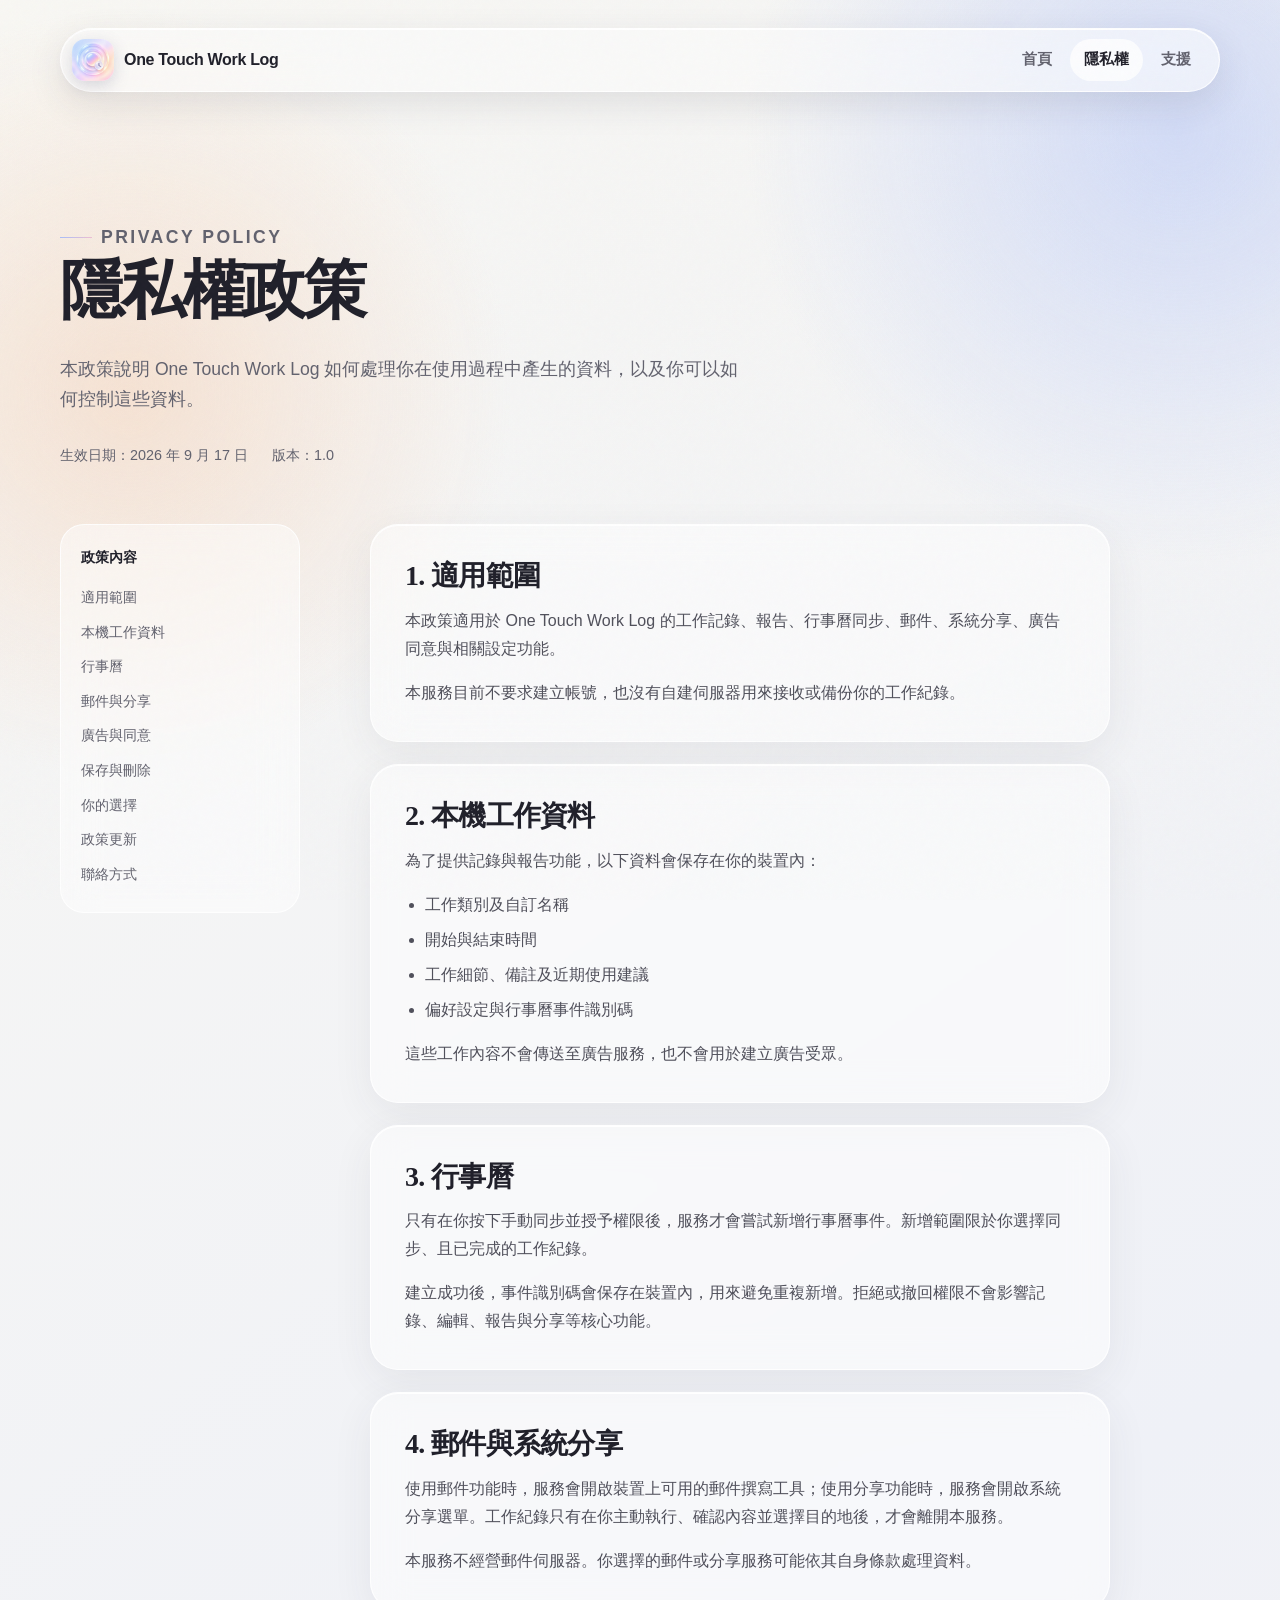
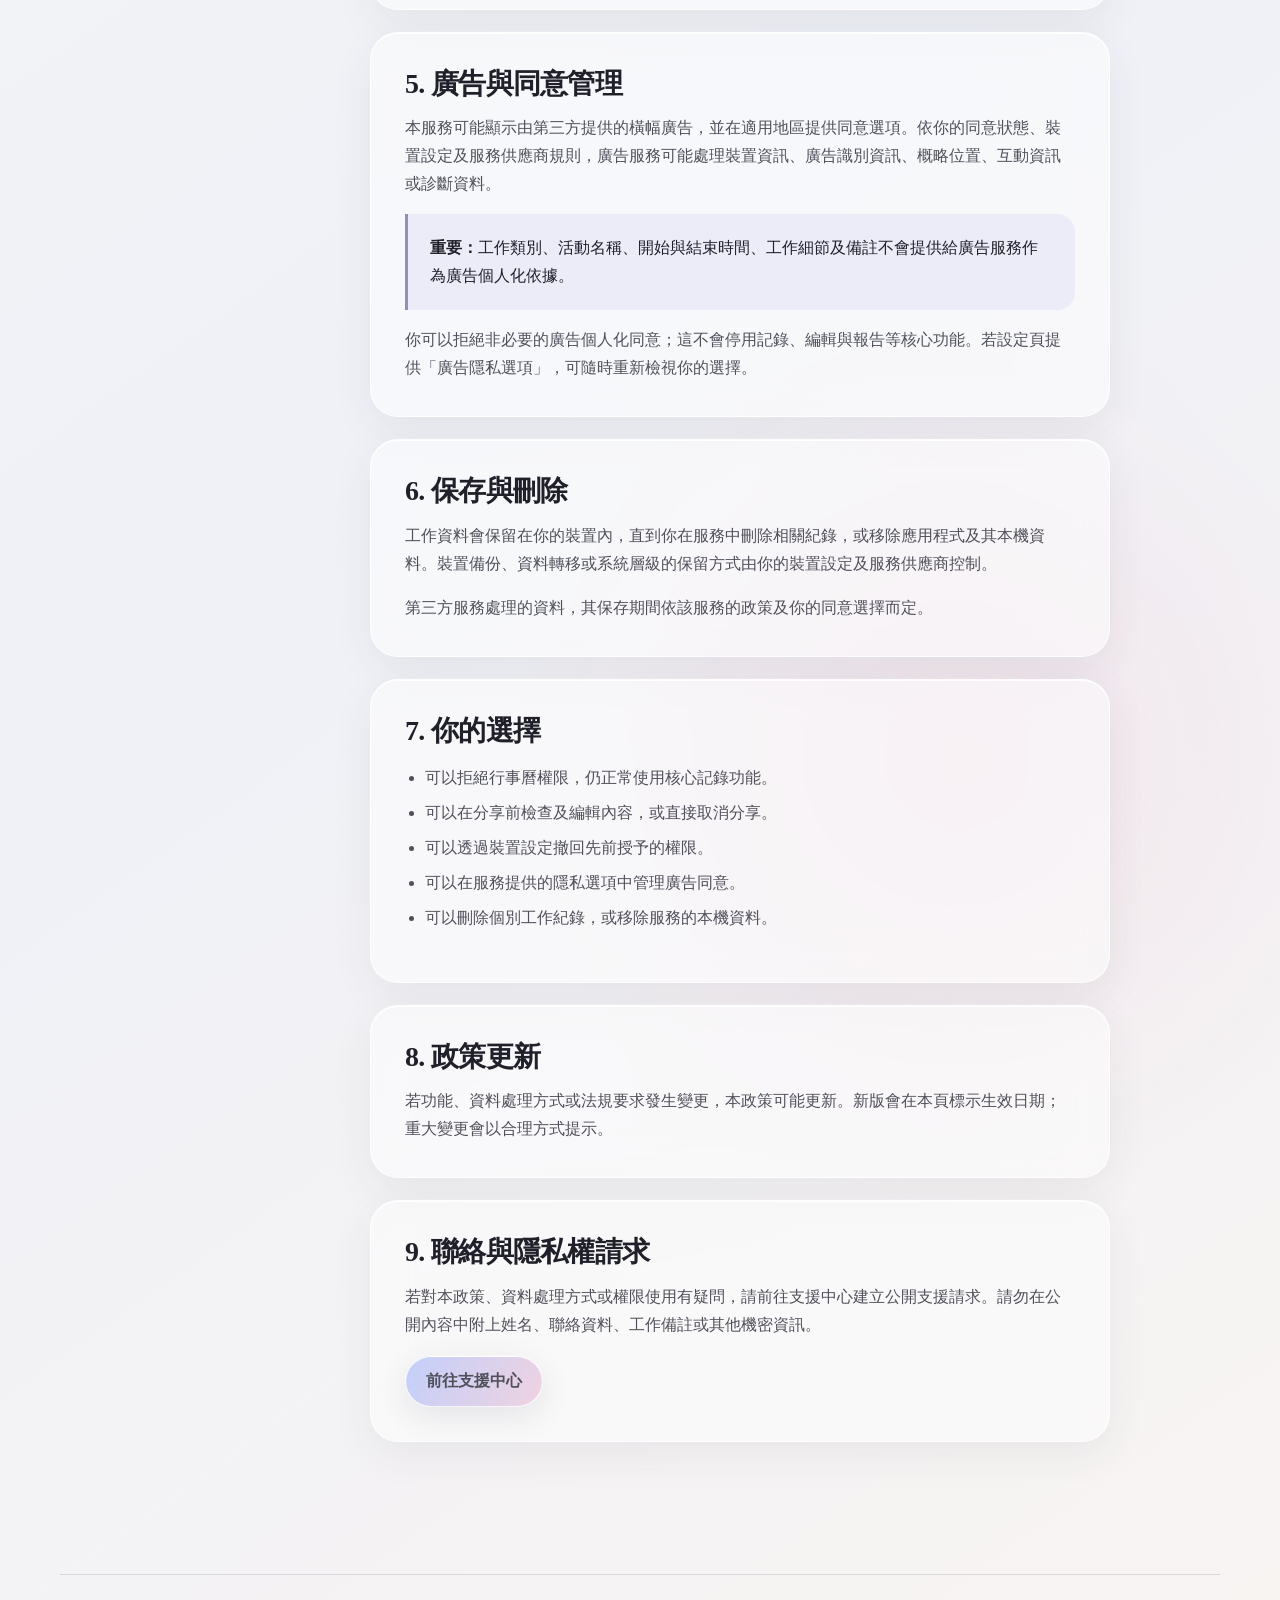
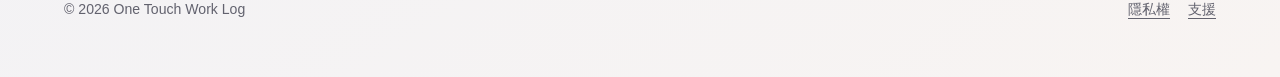
==== privacy/index.html @ d7296403 "Create privacy and support website" ====
<!doctype html>
<html lang="zh-Hant">
<head>
  <meta charset="utf-8">
  <meta name="viewport" content="width=device-width, initial-scale=1">
  <meta name="description" content="One Touch Work Log 隱私權政策，說明工作資料、行事曆、分享與廣告服務的處理方式。">
  <meta name="theme-color" content="#f7f5f0">
  <title>隱私權政策｜One Touch Work Log</title>
  <link rel="icon" href="../assets/logo.png">
  <link rel="stylesheet" href="../assets/styles.css">
</head>
<body>
  <a class="skip-link" href="#main">跳到主要內容</a>
  <header class="site-header shell">
    <nav class="nav" aria-label="主要導覽">
      <a class="brand" href="../"><img src="../assets/logo.png" alt=""><span>One Touch Work Log</span></a>
      <div class="nav-links"><a href="../">首頁</a><a href="./" aria-current="page">隱私權</a><a href="../support/">支援</a></div>
    </nav>
  </header>

  <main id="main" class="shell">
    <header class="page-hero">
      <p class="eyebrow">Privacy policy</p>
      <h1>隱私權政策</h1>
      <p>本政策說明 One Touch Work Log 如何處理你在使用過程中產生的資料，以及你可以如何控制這些資料。</p>
      <div class="meta-row"><span>生效日期：2026 年 9 月 17 日</span><span>版本：1.0</span></div>
    </header>

    <div class="content-layout">
      <aside class="toc" aria-label="頁面目錄">
        <strong>政策內容</strong>
        <a href="#scope">適用範圍</a>
        <a href="#local-data">本機工作資料</a>
        <a href="#calendar">行事曆</a>
        <a href="#sharing">郵件與分享</a>
        <a href="#ads">廣告與同意</a>
        <a href="#retention">保存與刪除</a>
        <a href="#choices">你的選擇</a>
        <a href="#updates">政策更新</a>
        <a href="#contact">聯絡方式</a>
      </aside>

      <article class="prose">
        <section id="scope">
          <h2>1. 適用範圍</h2>
          <p>本政策適用於 One Touch Work Log 的工作記錄、報告、行事曆同步、郵件、系統分享、廣告同意與相關設定功能。</p>
          <p>本服務目前不要求建立帳號，也沒有自建伺服器用來接收或備份你的工作紀錄。</p>
        </section>

        <section id="local-data">
          <h2>2. 本機工作資料</h2>
          <p>為了提供記錄與報告功能，以下資料會保存在你的裝置內：</p>
          <ul>
            <li>工作類別及自訂名稱</li>
            <li>開始與結束時間</li>
            <li>工作細節、備註及近期使用建議</li>
            <li>偏好設定與行事曆事件識別碼</li>
          </ul>
          <p>這些工作內容不會傳送至廣告服務，也不會用於建立廣告受眾。</p>
        </section>

        <section id="calendar">
          <h2>3. 行事曆</h2>
          <p>只有在你按下手動同步並授予權限後，服務才會嘗試新增行事曆事件。新增範圍限於你選擇同步、且已完成的工作紀錄。</p>
          <p>建立成功後，事件識別碼會保存在裝置內，用來避免重複新增。拒絕或撤回權限不會影響記錄、編輯、報告與分享等核心功能。</p>
        </section>

        <section id="sharing">
          <h2>4. 郵件與系統分享</h2>
          <p>使用郵件功能時，服務會開啟裝置上可用的郵件撰寫工具；使用分享功能時，服務會開啟系統分享選單。工作紀錄只有在你主動執行、確認內容並選擇目的地後，才會離開本服務。</p>
          <p>本服務不經營郵件伺服器。你選擇的郵件或分享服務可能依其自身條款處理資料。</p>
        </section>

        <section id="ads">
          <h2>5. 廣告與同意管理</h2>
          <p>本服務可能顯示由第三方提供的橫幅廣告，並在適用地區提供同意選項。依你的同意狀態、裝置設定及服務供應商規則，廣告服務可能處理裝置資訊、廣告識別資訊、概略位置、互動資訊或診斷資料。</p>
          <div class="notice"><strong>重要：</strong>工作類別、活動名稱、開始與結束時間、工作細節及備註不會提供給廣告服務作為廣告個人化依據。</div>
          <p>你可以拒絕非必要的廣告個人化同意；這不會停用記錄、編輯與報告等核心功能。若設定頁提供「廣告隱私選項」，可隨時重新檢視你的選擇。</p>
        </section>

        <section id="retention">
          <h2>6. 保存與刪除</h2>
          <p>工作資料會保留在你的裝置內，直到你在服務中刪除相關紀錄，或移除應用程式及其本機資料。裝置備份、資料轉移或系統層級的保留方式由你的裝置設定及服務供應商控制。</p>
          <p>第三方服務處理的資料，其保存期間依該服務的政策及你的同意選擇而定。</p>
        </section>

        <section id="choices">
          <h2>7. 你的選擇</h2>
          <ul>
            <li>可以拒絕行事曆權限，仍正常使用核心記錄功能。</li>
            <li>可以在分享前檢查及編輯內容，或直接取消分享。</li>
            <li>可以透過裝置設定撤回先前授予的權限。</li>
            <li>可以在服務提供的隱私選項中管理廣告同意。</li>
            <li>可以刪除個別工作紀錄，或移除服務的本機資料。</li>
          </ul>
        </section>

        <section id="updates">
          <h2>8. 政策更新</h2>
          <p>若功能、資料處理方式或法規要求發生變更，本政策可能更新。新版會在本頁標示生效日期；重大變更會以合理方式提示。</p>
        </section>

        <section id="contact">
          <h2>9. 聯絡與隱私權請求</h2>
          <p>若對本政策、資料處理方式或權限使用有疑問，請前往支援中心建立公開支援請求。請勿在公開內容中附上姓名、聯絡資料、工作備註或其他機密資訊。</p>
          <p><a class="button primary" href="../support/">前往支援中心</a></p>
        </section>
      </article>
    </div>
  </main>

  <footer class="site-footer shell"><div class="footer-inner"><span>© <span data-year></span> One Touch Work Log</span><div class="footer-links"><a href="./">隱私權</a><a href="../support/">支援</a></div></div></footer>
  <script src="../assets/site.js"></script>
</body>
</html>
---- assets/styles.css ----
:root {
  --ink: #20202a;
  --muted: #62626e;
  --paper: #f7f5f0;
  --glass: rgba(255, 255, 255, 0.58);
  --line: rgba(255, 255, 255, 0.82);
  --shadow: 0 24px 70px rgba(54, 52, 68, 0.14), 0 4px 16px rgba(54, 52, 68, 0.08);
  --blue: #a9bdf8;
  --lilac: #c9b5ee;
  --blush: #edbed2;
  --peach: #f4c9aa;
  --mint: #b9dbd2;
  --radius: 30px;
  --serif: "Iowan Old Style", "Palatino Linotype", "Noto Serif TC", serif;
  --sans: "Avenir Next", "PingFang TC", "Noto Sans TC", sans-serif;
}

* { box-sizing: border-box; }

html {
  scroll-behavior: smooth;
  background: var(--paper);
}

body {
  margin: 0;
  color: var(--ink);
  font-family: var(--sans);
  line-height: 1.75;
  background:
    radial-gradient(circle at 10% 12%, rgba(244, 201, 170, .44), transparent 24rem),
    radial-gradient(circle at 92% 4%, rgba(169, 189, 248, .45), transparent 27rem),
    radial-gradient(circle at 75% 72%, rgba(237, 190, 210, .25), transparent 28rem),
    linear-gradient(145deg, #f8f7f3, #eff1f7 54%, #f8f4f2);
  min-height: 100vh;
}

body::before {
  content: "";
  position: fixed;
  inset: 0;
  pointer-events: none;
  opacity: .28;
  background-image: url("data:image/svg+xml,%3Csvg viewBox='0 0 180 180' xmlns='http://www.w3.org/2000/svg'%3E%3Cfilter id='n'%3E%3CfeTurbulence type='fractalNoise' baseFrequency='.9' numOctaves='3' stitchTiles='stitch'/%3E%3C/filter%3E%3Crect width='100%25' height='100%25' filter='url(%23n)' opacity='.08'/%3E%3C/svg%3E");
  z-index: 20;
}

a { color: inherit; }

.skip-link {
  position: fixed;
  left: 18px;
  top: -60px;
  z-index: 99;
  padding: 10px 16px;
  border-radius: 999px;
  background: var(--ink);
  color: white;
  text-decoration: none;
  transition: top .2s ease;
}

.skip-link:focus { top: 18px; }

.shell {
  width: min(1160px, calc(100% - 36px));
  margin: 0 auto;
}

.site-header {
  position: sticky;
  top: 14px;
  z-index: 10;
  padding-top: 14px;
}

.nav {
  display: flex;
  align-items: center;
  justify-content: space-between;
  gap: 24px;
  padding: 10px 14px 10px 11px;
  border: 1px solid var(--line);
  border-radius: 999px;
  background: rgba(250, 250, 250, .66);
  box-shadow: 0 12px 36px rgba(50, 50, 64, .11), inset 0 1px 0 white;
  backdrop-filter: blur(20px) saturate(145%);
}

.brand {
  display: inline-flex;
  align-items: center;
  gap: 10px;
  font-weight: 720;
  letter-spacing: -.02em;
  text-decoration: none;
  white-space: nowrap;
}

.brand img {
  width: 42px;
  height: 42px;
  border-radius: 13px;
  box-shadow: 0 5px 16px rgba(92, 93, 128, .22);
}

.nav-links {
  display: flex;
  align-items: center;
  gap: 4px;
}

.nav-links a {
  padding: 8px 14px;
  border-radius: 999px;
  color: var(--muted);
  font-size: .92rem;
  font-weight: 650;
  text-decoration: none;
}

.nav-links a:hover,
.nav-links a:focus-visible,
.nav-links a[aria-current="page"] {
  color: var(--ink);
  background: rgba(255, 255, 255, .78);
  outline: none;
}

.hero {
  display: grid;
  grid-template-columns: 1.15fr .85fr;
  align-items: center;
  gap: 70px;
  min-height: 680px;
  padding: 100px 0 72px;
}

.eyebrow {
  display: inline-flex;
  align-items: center;
  gap: 9px;
  margin: 0 0 18px;
  color: #575266;
  font-size: .8rem;
  font-weight: 750;
  letter-spacing: .14em;
  text-transform: uppercase;
}

.eyebrow::before {
  content: "";
  width: 32px;
  height: 1px;
  background: linear-gradient(90deg, var(--blue), var(--blush));
}

h1, h2, h3 { line-height: 1.2; }

h1 {
  margin: 0;
  font-family: var(--serif);
  font-size: clamp(3.4rem, 7.2vw, 6.8rem);
  font-weight: 600;
  letter-spacing: -.065em;
}

.hero-copy {
  max-width: 630px;
  margin: 28px 0 0;
  color: var(--muted);
  font-size: clamp(1rem, 2vw, 1.2rem);
}

.hero-actions {
  display: flex;
  flex-wrap: wrap;
  gap: 12px;
  margin-top: 34px;
}

.button {
  display: inline-flex;
  align-items: center;
  justify-content: center;
  min-height: 48px;
  padding: 11px 20px;
  border: 1px solid rgba(255, 255, 255, .8);
  border-radius: 999px;
  background: rgba(255, 255, 255, .72);
  box-shadow: 0 10px 30px rgba(58, 55, 75, .11), inset 0 1px 0 white;
  font-weight: 720;
  text-decoration: none;
  transition: transform .2s ease, box-shadow .2s ease;
}

.button.primary {
  background: linear-gradient(120deg, rgba(172, 191, 248, .72), rgba(235, 190, 213, .66));
}

.button:hover,
.button:focus-visible {
  transform: translateY(-2px);
  box-shadow: 0 14px 34px rgba(58, 55, 75, .16), inset 0 1px 0 white;
  outline: 2px solid rgba(104, 105, 142, .36);
  outline-offset: 3px;
}

.logo-stage {
  position: relative;
  display: grid;
  place-items: center;
  min-height: 430px;
}

.logo-stage::before,
.logo-stage::after {
  content: "";
  position: absolute;
  border: 1px solid rgba(255, 255, 255, .75);
  border-radius: 50%;
  background: rgba(255, 255, 255, .18);
  backdrop-filter: blur(8px);
}

.logo-stage::before { width: 390px; height: 390px; }
.logo-stage::after { width: 300px; height: 300px; }

.app-logo {
  position: relative;
  z-index: 2;
  width: min(300px, 72vw);
  aspect-ratio: 1;
  border-radius: 30%;
  box-shadow: 0 38px 80px rgba(76, 75, 96, .24), 0 6px 20px rgba(76, 75, 96, .16);
  animation: float 6s ease-in-out infinite;
}

@keyframes float {
  0%, 100% { transform: translateY(0) rotate(-1deg); }
  50% { transform: translateY(-12px) rotate(1deg); }
}

.section { padding: 94px 0; }

.section-heading {
  display: grid;
  grid-template-columns: .7fr 1.3fr;
  gap: 50px;
  align-items: end;
  margin-bottom: 38px;
}

.section-heading h2,
.page-hero h1 {
  margin: 0;
  font-family: var(--serif);
  font-size: clamp(2.5rem, 5vw, 4.6rem);
  font-weight: 600;
  letter-spacing: -.05em;
}

.section-heading p { margin: 0; color: var(--muted); }

.card-grid {
  display: grid;
  grid-template-columns: repeat(3, 1fr);
  gap: 18px;
}

.glass-card {
  position: relative;
  overflow: hidden;
  min-height: 270px;
  padding: 30px;
  border: 1px solid var(--line);
  border-radius: var(--radius);
  background: var(--glass);
  box-shadow: var(--shadow), inset 0 1px 0 white;
  backdrop-filter: blur(22px) saturate(130%);
}

.glass-card::after {
  content: "";
  position: absolute;
  top: -60px;
  right: -40px;
  width: 150px;
  height: 150px;
  border-radius: 50%;
  background: var(--glow, rgba(169, 189, 248, .4));
  filter: blur(28px);
}

.glass-card:nth-child(2) { --glow: rgba(185, 219, 210, .52); }
.glass-card:nth-child(3) { --glow: rgba(244, 201, 170, .48); }

.card-number {
  display: grid;
  place-items: center;
  width: 42px;
  height: 42px;
  margin-bottom: 54px;
  border: 1px solid rgba(255, 255, 255, .92);
  border-radius: 14px;
  background: rgba(255, 255, 255, .55);
  color: #62647d;
  font-family: var(--serif);
  font-weight: 700;
}

.glass-card h3 { margin: 0 0 10px; font-size: 1.24rem; }
.glass-card p { margin: 0; color: var(--muted); }

.callout {
  display: grid;
  grid-template-columns: 1fr auto;
  gap: 30px;
  align-items: center;
  margin: 24px 0 0;
  padding: 40px;
  border: 1px solid var(--line);
  border-radius: var(--radius);
  background: linear-gradient(120deg, rgba(255, 255, 255, .66), rgba(221, 224, 246, .62), rgba(247, 220, 208, .6));
  box-shadow: var(--shadow), inset 0 1px 0 white;
}

.callout h2 { margin: 0 0 8px; font-family: var(--serif); font-size: clamp(2rem, 4vw, 3.4rem); letter-spacing: -.045em; }
.callout p { margin: 0; color: var(--muted); }

.page-hero {
  padding: 120px 0 56px;
  max-width: 850px;
}

.page-hero p {
  max-width: 680px;
  margin: 24px 0 0;
  color: var(--muted);
  font-size: 1.1rem;
}

.meta-row {
  display: flex;
  flex-wrap: wrap;
  gap: 10px 24px;
  margin-top: 28px;
  color: var(--muted);
  font-size: .9rem;
}

.content-layout {
  display: grid;
  grid-template-columns: 240px minmax(0, 740px);
  gap: 70px;
  align-items: start;
  padding-bottom: 110px;
}

.toc {
  position: sticky;
  top: 100px;
  padding: 20px;
  border: 1px solid var(--line);
  border-radius: 24px;
  background: rgba(255, 255, 255, .48);
  backdrop-filter: blur(18px);
}

.toc strong { display: block; margin: 0 0 10px; font-size: .88rem; }
.toc a { display: block; padding: 5px 0; color: var(--muted); font-size: .88rem; text-decoration: none; }
.toc a:hover, .toc a:focus-visible { color: var(--ink); text-decoration: underline; text-underline-offset: 4px; }

.prose section {
  scroll-margin-top: 110px;
  margin-bottom: 22px;
  padding: 34px;
  border: 1px solid rgba(255, 255, 255, .78);
  border-radius: 28px;
  background: rgba(255, 255, 255, .48);
  box-shadow: 0 12px 42px rgba(57, 55, 70, .07), inset 0 1px 0 white;
  backdrop-filter: blur(18px);
}

.prose h2 { margin: 0 0 14px; font-family: var(--serif); font-size: 1.75rem; letter-spacing: -.025em; }
.prose h3 { margin: 24px 0 8px; font-size: 1.05rem; }
.prose p, .prose li { color: #50505b; }
.prose p:first-of-type { margin-top: 0; }
.prose p:last-child { margin-bottom: 0; }
.prose ul { padding-left: 1.25rem; }
.prose li + li { margin-top: 7px; }

.notice {
  padding: 20px 22px;
  border-left: 3px solid #8f91ba;
  border-radius: 0 18px 18px 0;
  background: rgba(225, 225, 245, .52);
}

.faq details {
  border-top: 1px solid rgba(74, 72, 84, .13);
  padding: 18px 0;
}

.faq details:first-of-type { border-top: 0; }
.faq summary { cursor: pointer; font-weight: 720; }
.faq summary::marker { color: #8a89a7; }
.faq details p { margin: 10px 0 0; }

.site-footer { padding: 0 0 34px; }

.footer-inner {
  display: flex;
  justify-content: space-between;
  gap: 30px;
  align-items: center;
  padding: 22px 4px;
  border-top: 1px solid rgba(57, 55, 70, .14);
  color: var(--muted);
  font-size: .88rem;
}

.footer-links { display: flex; gap: 18px; }
.footer-links a { text-underline-offset: 4px; }

.error-page {
  display: grid;
  place-items: center;
  min-height: 100vh;
  padding: 30px;
  text-align: center;
}

.error-card { max-width: 650px; }
.error-code { margin: 0; font-family: var(--serif); font-size: clamp(6rem, 25vw, 13rem); line-height: .8; color: rgba(76, 75, 96, .17); }
.error-card h1 { margin: -18px 0 14px; font-size: clamp(2.2rem, 5vw, 4rem); }

@media (max-width: 860px) {
  .hero { grid-template-columns: 1fr; gap: 20px; min-height: auto; padding-top: 90px; }
  .logo-stage { order: -1; min-height: 330px; }
  .logo-stage::before { width: 310px; height: 310px; }
  .logo-stage::after { width: 240px; height: 240px; }
  .app-logo { width: 230px; }
  .section-heading { grid-template-columns: 1fr; gap: 14px; }
  .card-grid { grid-template-columns: 1fr; }
  .glass-card { min-height: 230px; }
  .card-number { margin-bottom: 34px; }
  .content-layout { grid-template-columns: 1fr; gap: 24px; }
  .toc { position: static; }
}

@media (max-width: 620px) {
  .shell { width: min(calc(100% - 24px), 1160px); }
  .site-header { top: 8px; padding-top: 8px; }
  .nav { gap: 4px; align-items: center; border-radius: 26px; }
  .brand span { display: none; }
  .brand img { width: 38px; height: 38px; }
  .nav-links { min-width: 0; flex: 1; justify-content: flex-end; gap: 0; }
  .nav-links a { padding: 8px 7px; font-size: .78rem; }
  h1 { font-size: clamp(3.2rem, 17vw, 5rem); }
  .hero { padding-top: 62px; }
  .hero-actions, .button { width: 100%; }
  .section { padding: 70px 0; }
  .callout { grid-template-columns: 1fr; padding: 28px; }
  .page-hero { padding-top: 86px; }
  .prose section { padding: 26px 22px; }
  .footer-inner { align-items: flex-start; flex-direction: column; }
}

@media (prefers-reduced-motion: reduce) {
  html { scroll-behavior: auto; }
  *, *::before, *::after { animation-duration: .01ms !important; animation-iteration-count: 1 !important; transition-duration: .01ms !important; }
}
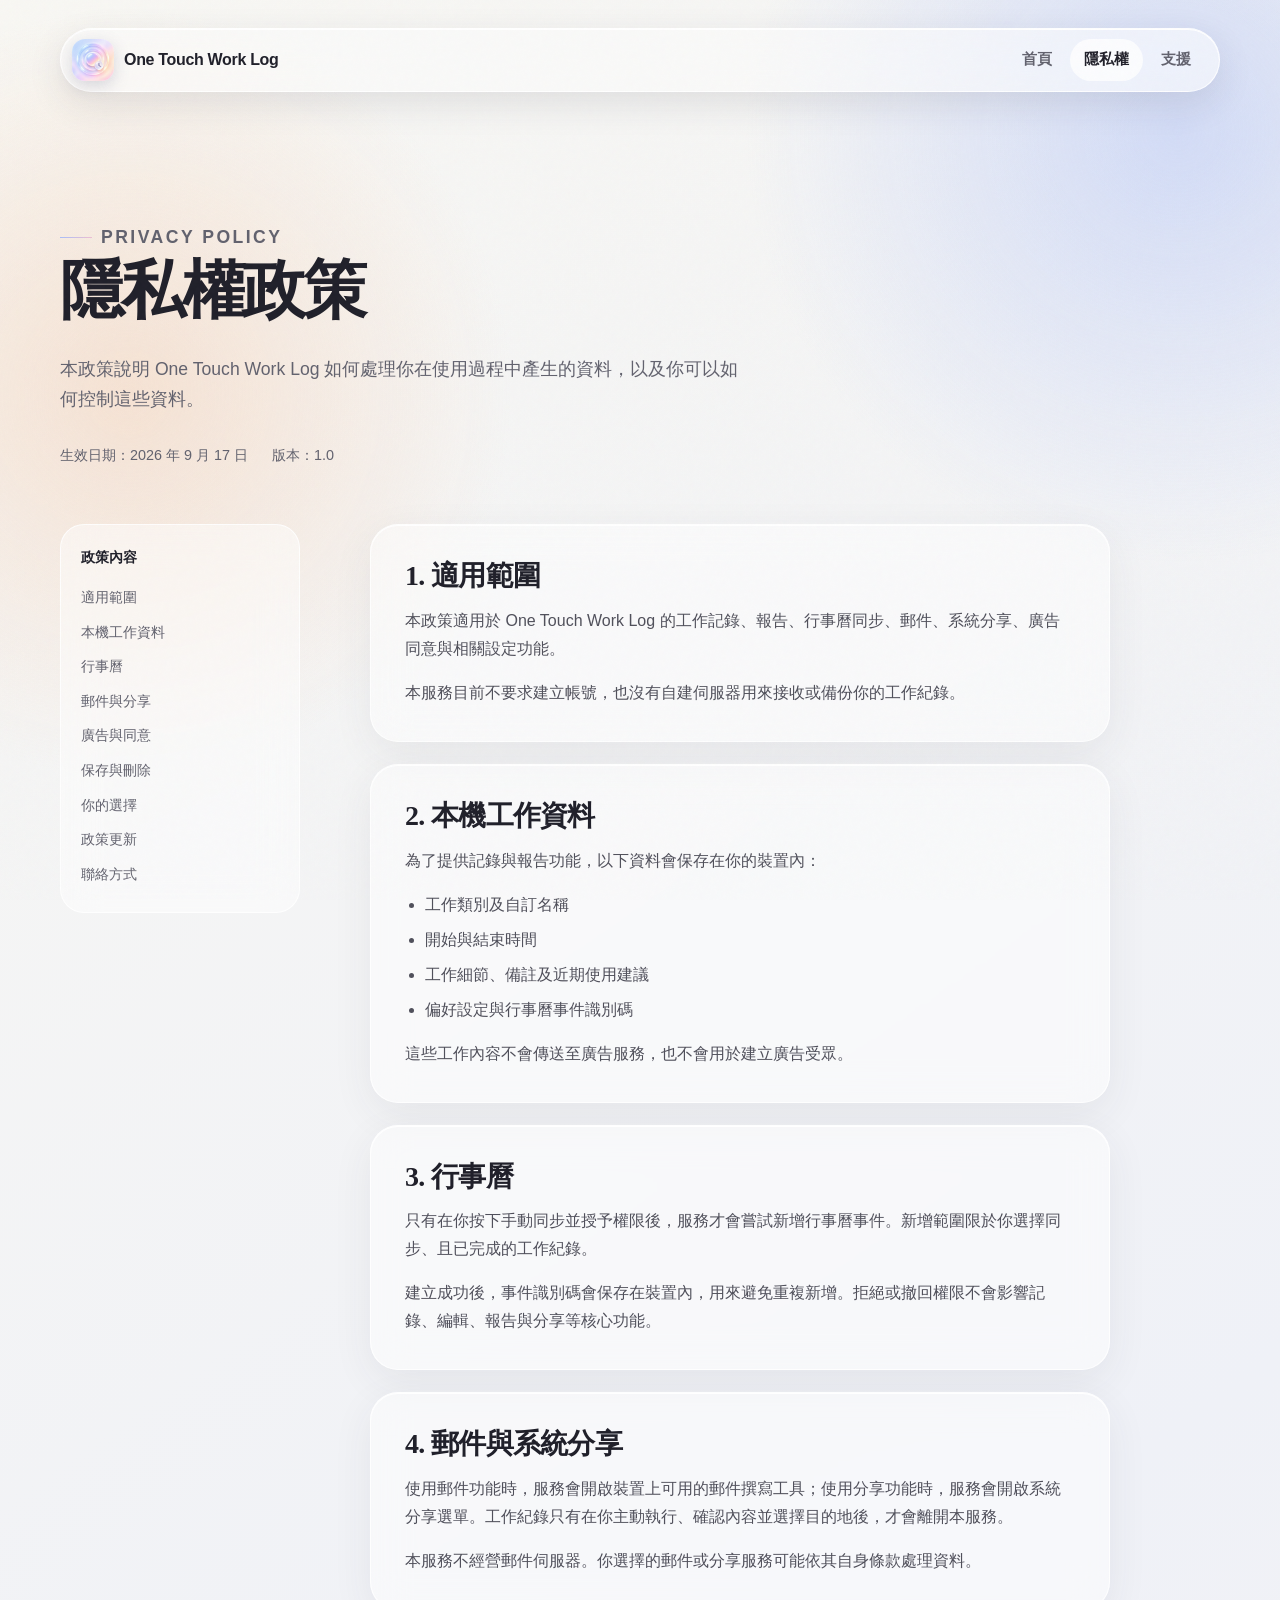
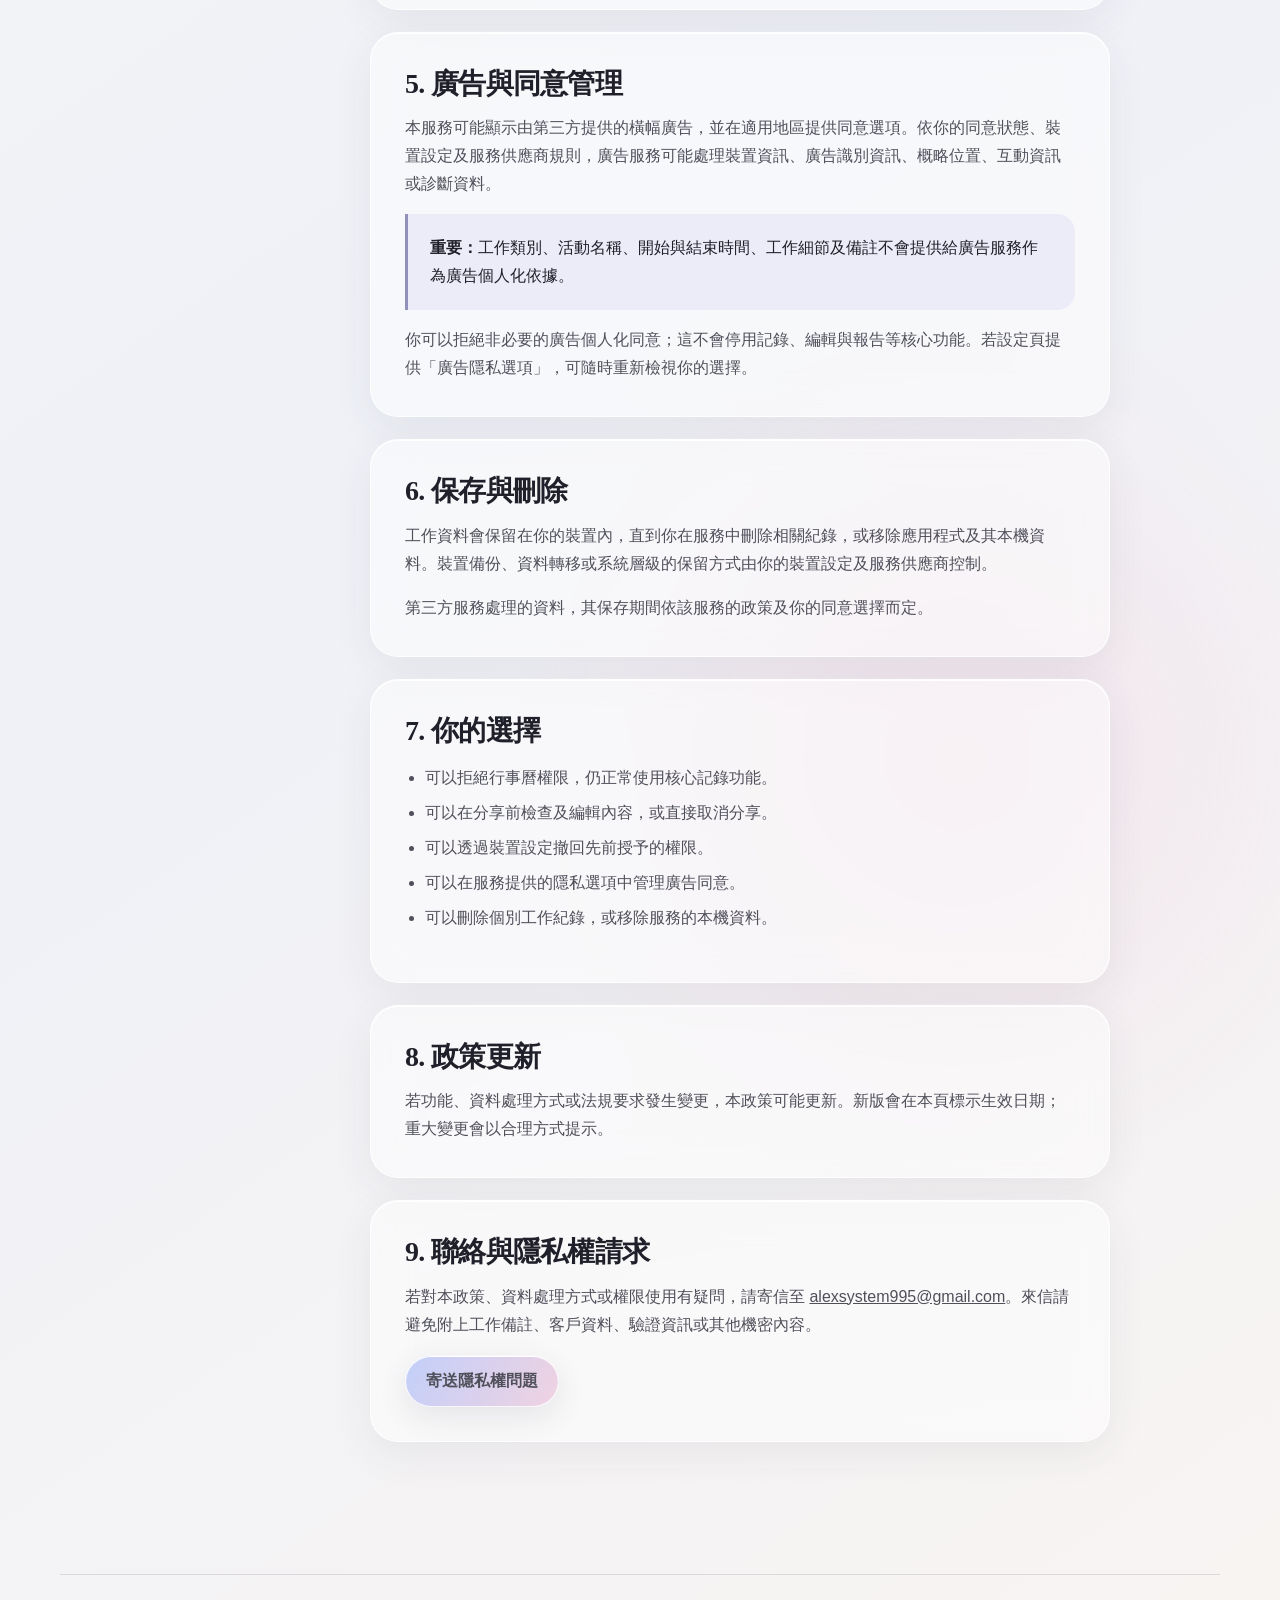
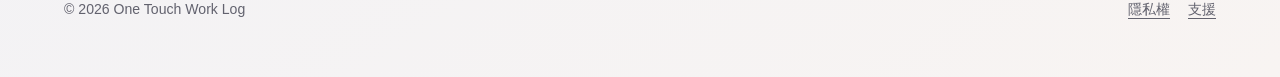
==== commit 89f591cb: "Replace public support issues with email contact" ====
--- a/privacy/index.html
+++ b/privacy/index.html
@@ -102,8 +102,8 @@
 
         <section id="contact">
           <h2>9. 聯絡與隱私權請求</h2>
-          <p>若對本政策、資料處理方式或權限使用有疑問，請前往支援中心建立公開支援請求。請勿在公開內容中附上姓名、聯絡資料、工作備註或其他機密資訊。</p>
-          <p><a class="button primary" href="../support/">前往支援中心</a></p>
+          <p>若對本政策、資料處理方式或權限使用有疑問，請寄信至 <a href="mailto:alexsystem995@gmail.com">alexsystem995@gmail.com</a>。來信請避免附上工作備註、客戶資料、驗證資訊或其他機密內容。</p>
+          <p><a class="button primary" href="mailto:alexsystem995@gmail.com?subject=One%20Touch%20Work%20Log%20%E9%9A%B1%E7%A7%81%E6%AC%8A%E5%95%8F%E9%A1%8C">寄送隱私權問題</a></p>
         </section>
       </article>
     </div>
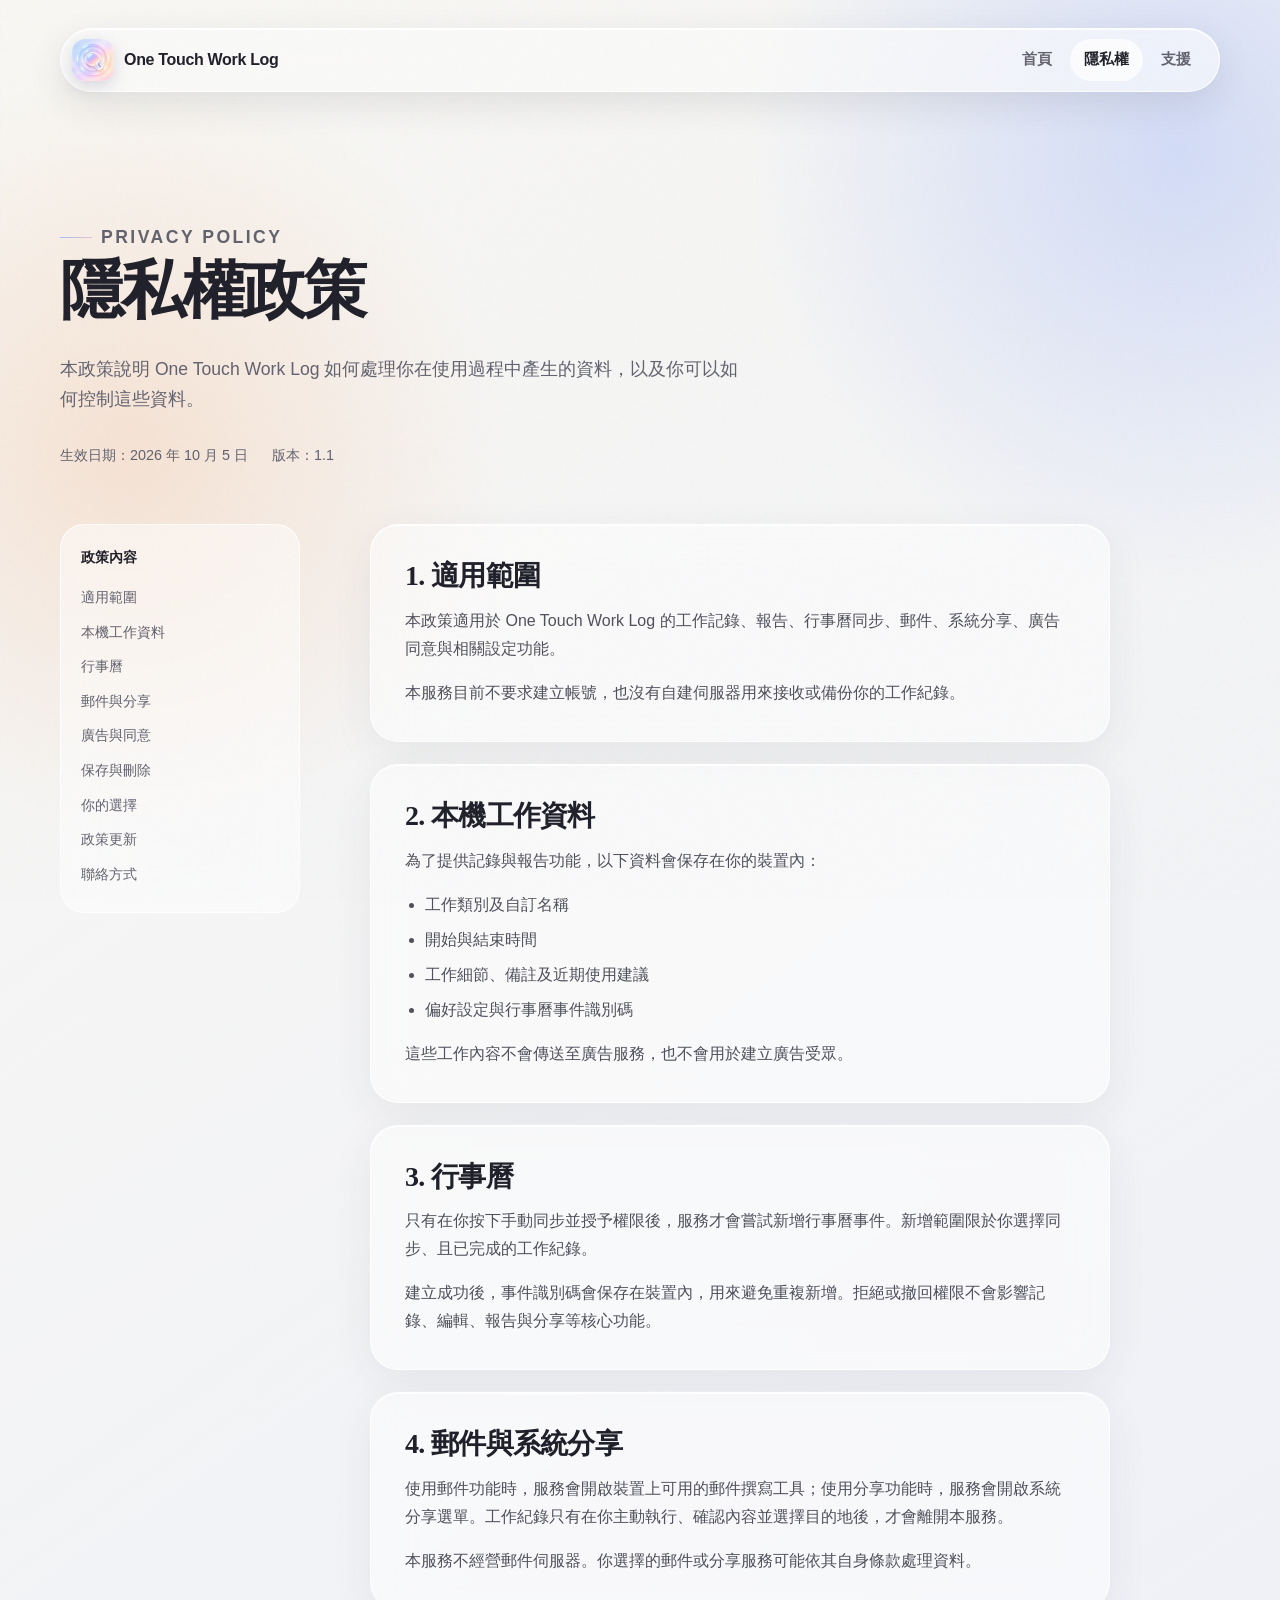
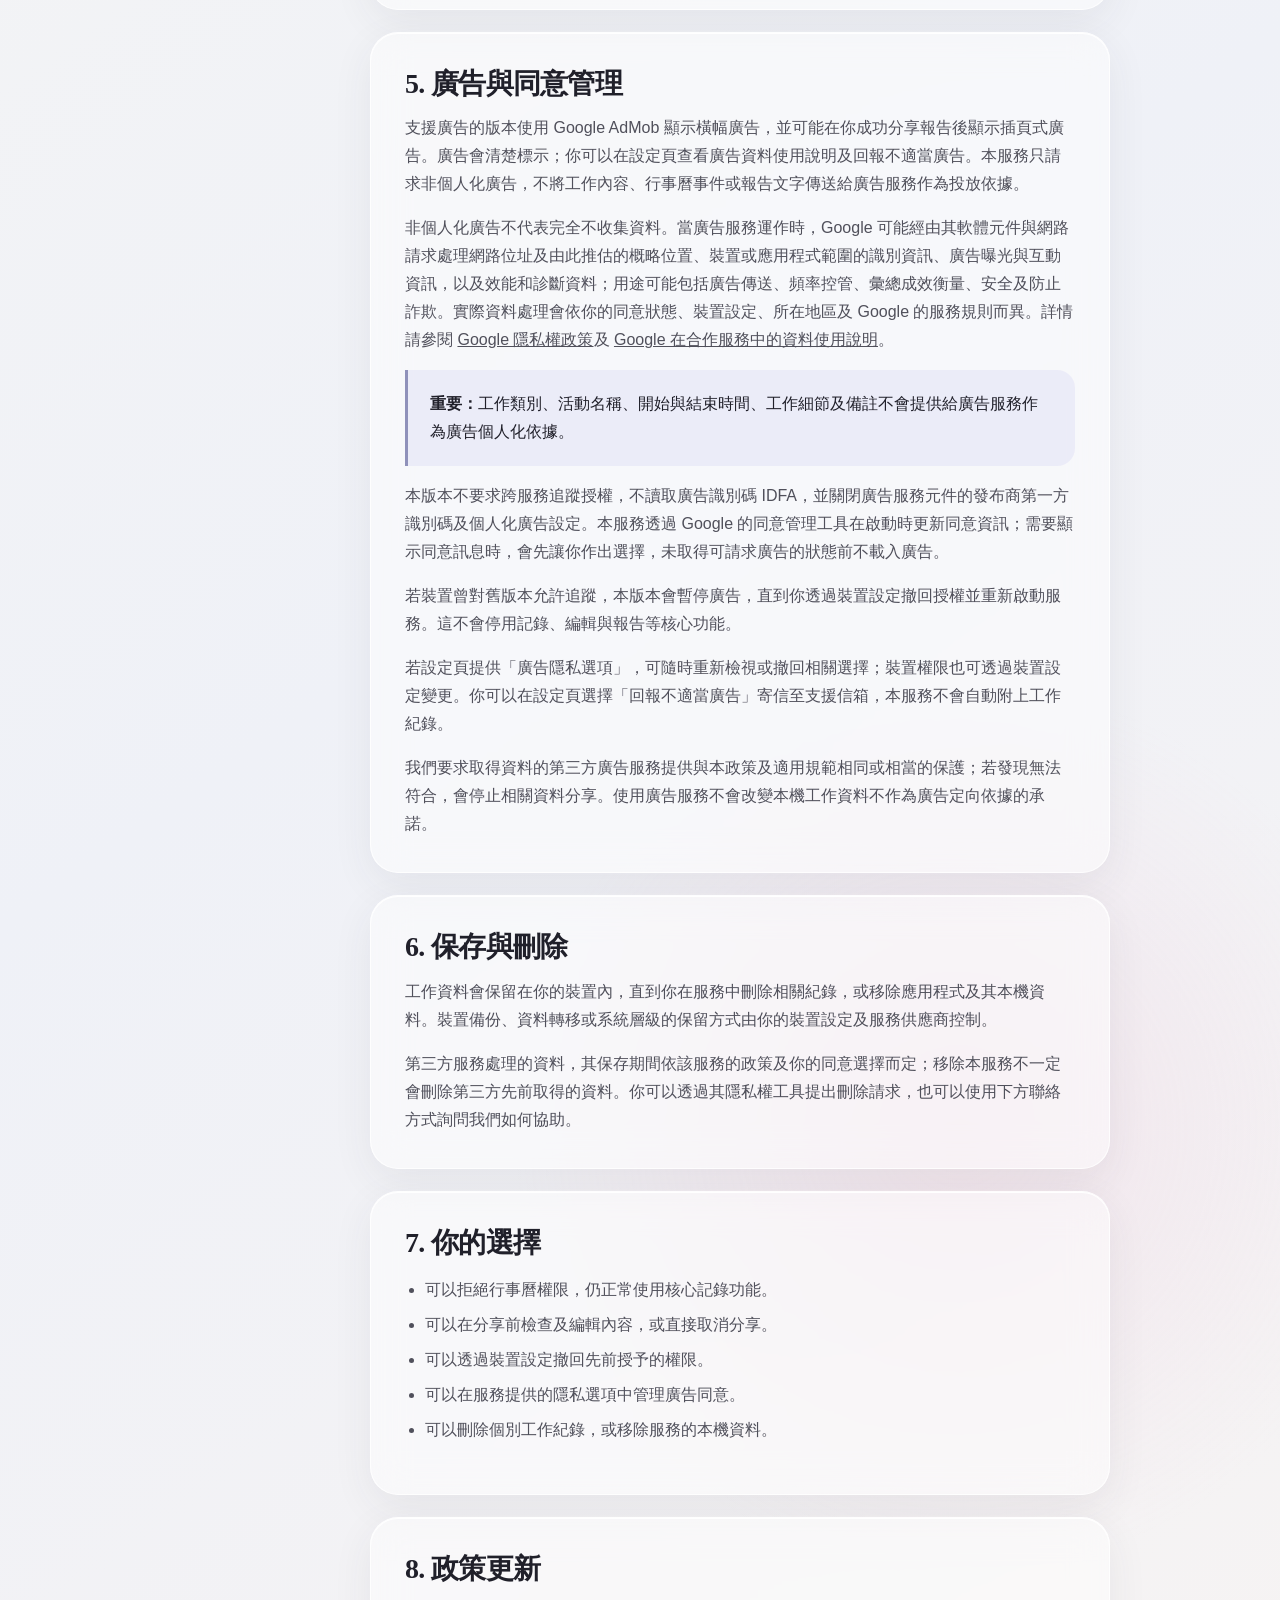
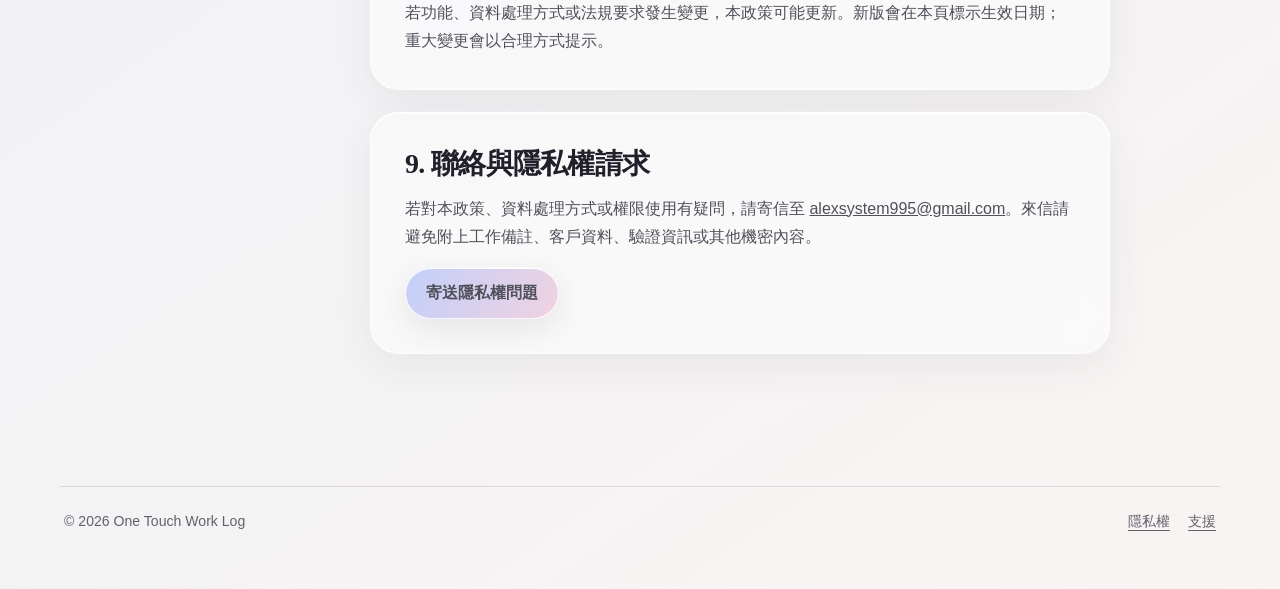
==== commit 8156d081: "Update privacy policy for non-tracking AdMob ads" ====
--- a/privacy/index.html
+++ b/privacy/index.html
@@ -23,7 +23,7 @@
       <p class="eyebrow">Privacy policy</p>
       <h1>隱私權政策</h1>
       <p>本政策說明 One Touch Work Log 如何處理你在使用過程中產生的資料，以及你可以如何控制這些資料。</p>
-      <div class="meta-row"><span>生效日期：2026 年 9 月 17 日</span><span>版本：1.0</span></div>
+      <div class="meta-row"><span>生效日期：2026 年 10 月 5 日</span><span>版本：1.1</span></div>
     </header>
 
     <div class="content-layout">
@@ -73,15 +73,19 @@
 
         <section id="ads">
           <h2>5. 廣告與同意管理</h2>
-          <p>本服務可能顯示由第三方提供的橫幅廣告，並在適用地區提供同意選項。依你的同意狀態、裝置設定及服務供應商規則，廣告服務可能處理裝置資訊、廣告識別資訊、概略位置、互動資訊或診斷資料。</p>
+          <p>支援廣告的版本使用 Google AdMob 顯示橫幅廣告，並可能在你成功分享報告後顯示插頁式廣告。廣告會清楚標示；你可以在設定頁查看廣告資料使用說明及回報不適當廣告。本服務只請求非個人化廣告，不將工作內容、行事曆事件或報告文字傳送給廣告服務作為投放依據。</p>
+          <p>非個人化廣告不代表完全不收集資料。當廣告服務運作時，Google 可能經由其軟體元件與網路請求處理網路位址及由此推估的概略位置、裝置或應用程式範圍的識別資訊、廣告曝光與互動資訊，以及效能和診斷資料；用途可能包括廣告傳送、頻率控管、彙總成效衡量、安全及防止詐欺。實際資料處理會依你的同意狀態、裝置設定、所在地區及 Google 的服務規則而異。詳情請參閱 <a href="https://policies.google.com/privacy">Google 隱私權政策</a>及 <a href="https://policies.google.com/technologies/partner-sites">Google 在合作服務中的資料使用說明</a>。</p>
           <div class="notice"><strong>重要：</strong>工作類別、活動名稱、開始與結束時間、工作細節及備註不會提供給廣告服務作為廣告個人化依據。</div>
-          <p>你可以拒絕非必要的廣告個人化同意；這不會停用記錄、編輯與報告等核心功能。若設定頁提供「廣告隱私選項」，可隨時重新檢視你的選擇。</p>
+          <p>本版本不要求跨服務追蹤授權，不讀取廣告識別碼 IDFA，並關閉廣告服務元件的發布商第一方識別碼及個人化廣告設定。本服務透過 Google 的同意管理工具在啟動時更新同意資訊；需要顯示同意訊息時，會先讓你作出選擇，未取得可請求廣告的狀態前不載入廣告。</p>
+          <p>若裝置曾對舊版本允許追蹤，本版本會暫停廣告，直到你透過裝置設定撤回授權並重新啟動服務。這不會停用記錄、編輯與報告等核心功能。</p>
+          <p>若設定頁提供「廣告隱私選項」，可隨時重新檢視或撤回相關選擇；裝置權限也可透過裝置設定變更。你可以在設定頁選擇「回報不適當廣告」寄信至支援信箱，本服務不會自動附上工作紀錄。</p>
+          <p>我們要求取得資料的第三方廣告服務提供與本政策及適用規範相同或相當的保護；若發現無法符合，會停止相關資料分享。使用廣告服務不會改變本機工作資料不作為廣告定向依據的承諾。</p>
         </section>
 
         <section id="retention">
           <h2>6. 保存與刪除</h2>
           <p>工作資料會保留在你的裝置內，直到你在服務中刪除相關紀錄，或移除應用程式及其本機資料。裝置備份、資料轉移或系統層級的保留方式由你的裝置設定及服務供應商控制。</p>
-          <p>第三方服務處理的資料，其保存期間依該服務的政策及你的同意選擇而定。</p>
+          <p>第三方服務處理的資料，其保存期間依該服務的政策及你的同意選擇而定；移除本服務不一定會刪除第三方先前取得的資料。你可以透過其隱私權工具提出刪除請求，也可以使用下方聯絡方式詢問我們如何協助。</p>
         </section>
 
         <section id="choices">
